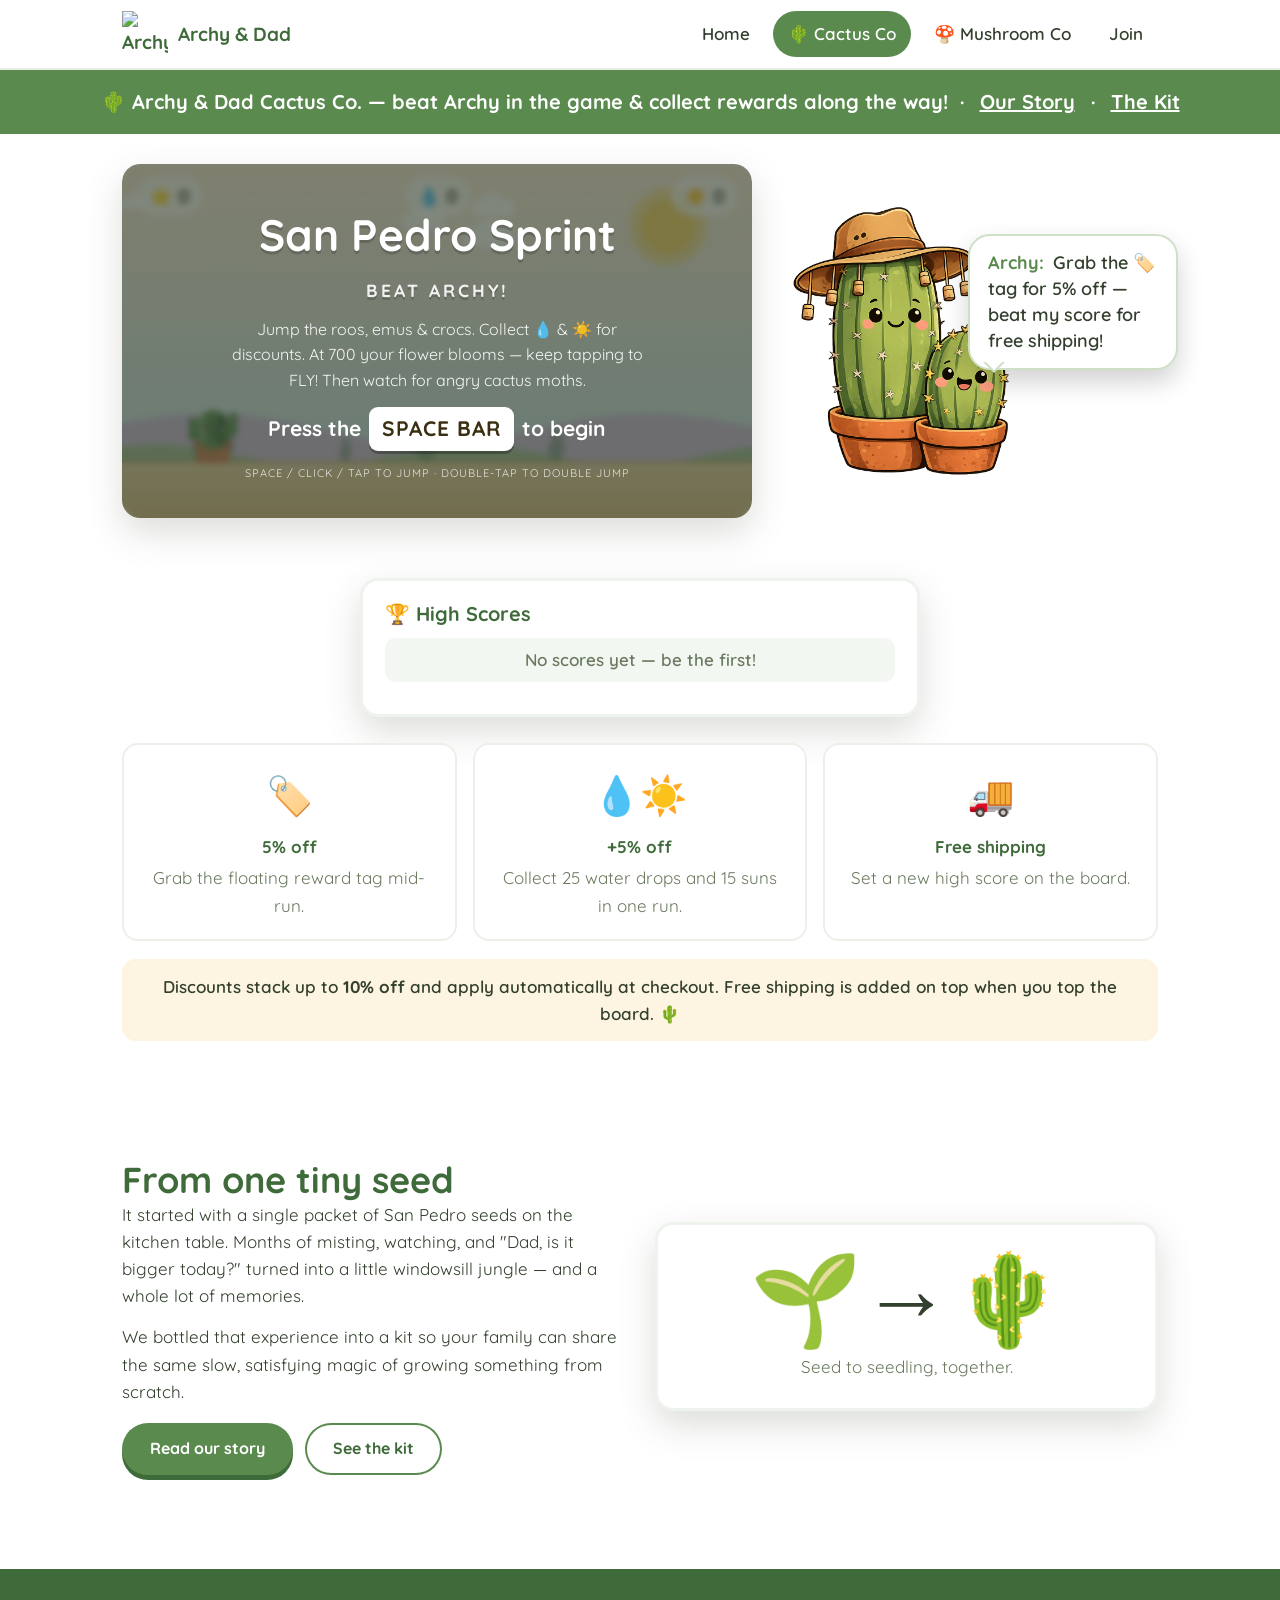
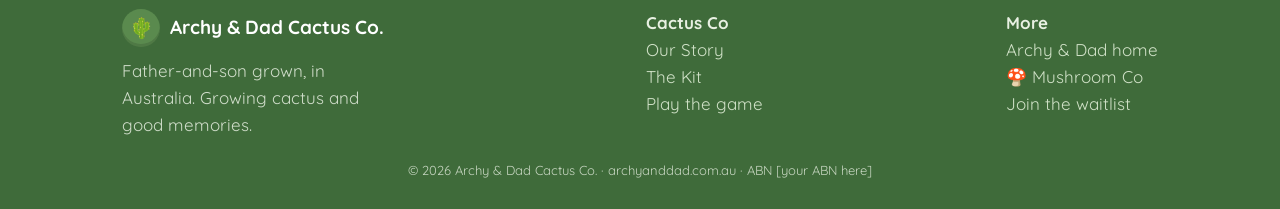
==== archyanddadcactus-site/cactus.html @ 3d8f581a "Restructure into Archy & Dad umbrella + Cactus/Mushroom tabs" ====
<!DOCTYPE html>
<html lang="en-AU">
<head>
<meta charset="UTF-8">
<meta name="viewport" content="width=device-width, initial-scale=1.0">
<title>Archy &amp; Dad Cactus Co. — Grow a cactus, grow a bond</title>
<meta name="description" content="A father-and-son journey growing San Pedro cactus from seed. Get the complete grow-from-seed kit with 10 cactus seeds — and beat Archy in our game for rewards.">
<link rel="icon" href="assets/favicon.ico" sizes="any">
<link rel="icon" type="image/png" sizes="32x32" href="assets/favicon-32.png">
<link rel="icon" type="image/png" sizes="16x16" href="assets/favicon-16.png">
<link rel="apple-touch-icon" href="assets/favicon-180.png">
<link rel="preconnect" href="https://fonts.googleapis.com">
<link href="https://fonts.googleapis.com/css2?family=Quicksand:wght@500;600;700&display=swap" rel="stylesheet">
<link rel="stylesheet" href="css/style.css?v=16">
</head>
<body>
<header class="nav">
  <div class="wrap nav-inner">
    <a class="brand" href="index.html"><img class="brand-logo" src="assets/umbrella-logo.png" alt="Archy & Dad logo"> Archy &amp; Dad</a>
    <button class="nav-toggle" aria-label="Menu" onclick="document.getElementById('navLinks').classList.toggle('open')">☰</button>
    <nav class="nav-links" id="navLinks">
      <a href="index.html">Home</a>
      <a href="cactus.html" class="active">🌵 Cactus Co</a>
      <a href="mushroom.html">🍄 Mushroom Co</a>
      <a href="contact.html">Join</a>
    </nav>
  </div>
</header>

<div class="banner">🌵 Archy &amp; Dad Cactus Co. — beat Archy in the game &amp; collect rewards along the way! &nbsp;·&nbsp; <a href="story.html" style="color:#fff;text-decoration:underline">Our Story</a> &nbsp;·&nbsp; <a href="kit.html" style="color:#fff;text-decoration:underline">The Kit</a></div>

<section id="play" class="top-game">
  <div class="wrap game-area">
    <div id="wrap">
      <canvas id="game"></canvas>
      <div id="hud">
        <div class="pill">⭐ <span id="score">0</span></div>
        <div class="pill">💧 <span id="water">0</span></div>
        <div class="pill">☀️ <span id="sun">0</span></div>
      </div>
      <div id="banner"></div>
      <div id="startScreen" class="overlay">
        <div class="gtitle">San Pedro Sprint<small>Beat Archy!</small></div>
        <div class="gsub">Jump the roos, emus &amp; crocs. Collect 💧 &amp; ☀️ for discounts. At 700 your flower blooms — keep tapping to FLY! Then watch for angry cactus moths.</div>
        <div class="press-key">Press the <kbd>SPACE BAR</kbd> to begin</div>
        <div class="hint">Space / Click / Tap to jump · double-tap to double jump</div>
      </div>
      <div id="overScreen" class="overlay hidden">
        <div class="gtitle" style="font-size:clamp(22px,4.5vw,36px)">Ouch! 🌵</div>
        <div class="score-line" style="font-size:26px;font-weight:800">⭐ <span id="finalScore">0</span></div>
        <div class="gsub">💧 <span id="finalWater">0</span> &nbsp;·&nbsp; ☀️ <span id="finalSun">0</span><br><span id="bestLine" style="opacity:.85"></span></div>
        <div class="reward-list" id="rewardLine"></div>
        <div class="namebox">
          <input id="nameInput" maxlength="16" placeholder="Your name for the board">
          <button class="btn green" id="saveBtn" style="padding:11px 20px">Save score</button>
        </div>
        <div class="hint" id="saveMsg"></div>
        <button class="btn" id="againBtn">Run again</button>
      </div>
    </div>

    <div class="intro-panel">
      <div class="mascot">
        <div id="archyBubble" class="bubble"></div>
        <img class="hero-logo" src="assets/logo.png" alt="Archy and Dad cactus mascots">
      </div>
    </div>
  </div>
</section>

<section class="info" style="padding-top:30px">
  <div class="wrap">
    <div class="panel lb-panel">
      <h3>🏆 High Scores</h3>
      <ol class="lb-list" id="lbList"><li class="muted" style="justify-content:center">Loading…</li></ol>
      <p class="muted" id="lbMode" style="font-size:12px;margin-top:10px;text-align:center"></p>
    </div>

    <div class="reward-cards">
      <div class="rc"><div class="ic">🏷️</div><h4>5% off</h4><p class="muted">Grab the floating reward tag mid-run.</p></div>
      <div class="rc"><div class="ic">💧☀️</div><h4>+5% off</h4><p class="muted">Collect 25 water drops and 15 suns in one run.</p></div>
      <div class="rc"><div class="ic">🚚</div><h4>Free shipping</h4><p class="muted">Set a new high score on the board.</p></div>
    </div>
    <div class="note">Discounts stack up to <strong>10% off</strong> and apply automatically at checkout. Free shipping is added on top when you top the board. 🌵</div>
  </div>
</section>

<section style="background:var(--cream-2);padding-top:54px">
  <div class="wrap grid-2">
    <div>
      <h2>From one tiny seed</h2>
      <p>It started with a single packet of San Pedro seeds on the kitchen table. Months of misting, watching, and "Dad, is it bigger today?" turned into a little windowsill jungle — and a whole lot of memories.</p>
      <p style="margin-top:14px">We bottled that experience into a kit so your family can share the same slow, satisfying magic of growing something from scratch.</p>
      <div style="display:flex;gap:12px;flex-wrap:wrap;margin-top:18px">
        <a class="btn green" href="story.html">Read our story</a>
        <a class="btn outline" href="kit.html">See the kit</a>
      </div>
    </div>
    <div class="card center">
      <div style="font-size:90px;line-height:1">🌱→🌵</div>
      <p class="muted" style="margin-top:10px">Seed to seedling, together.</p>
    </div>
  </div>
</section>

<footer>
  <div class="wrap">
    <div class="cols">
      <div>
        <div class="brand" style="color:#fff"><span class="logo">🌵</span> Archy &amp; Dad Cactus Co.</div>
        <p style="margin-top:10px;max-width:280px;opacity:.85">Father-and-son grown, in Australia. Growing cactus and good memories.</p>
      </div>
      <div><strong>Cactus Co</strong><br><a href="story.html">Our Story</a><br><a href="kit.html">The Kit</a><br><a href="cactus.html#play">Play the game</a></div>
      <div><strong>More</strong><br><a href="index.html">Archy &amp; Dad home</a><br><a href="mushroom.html">🍄 Mushroom Co</a><br><a href="contact.html">Join the waitlist</a></div>
    </div>
    <div class="small">© 2026 Archy &amp; Dad Cactus Co. · archyanddad.com.au · ABN [your ABN here]</div>
  </div>
</footer>

<script> window.SPS = { last:null, onGameOver:function(r){ this.last=r; } }; </script>
<script src="js/leaderboard.js?v=16"></script>
<script src="js/game.js?v=16"></script>
<script>
  const lbList=document.getElementById('lbList');
  function escapeHtml(s){ return (s||'').replace(/[&<>"']/g,c=>({'&':'&amp;','<':'&lt;','>':'&gt;','"':'&quot;',"'":'&#39;'}[c])); }
  async function renderLB(){
    try{
      const rows = await Leaderboard.top(10);
      if(!rows || !rows.length){ lbList.innerHTML='<li class="muted" style="justify-content:center">No scores yet — be the first!</li>'; return; }
      lbList.innerHTML = rows.map((r,i)=>`<li><span class="rank">${i+1}</span><span class="nm">${escapeHtml(r.name)}</span><span class="sc">${r.score}</span></li>`).join('');
    }catch(e){ lbList.innerHTML='<li class="muted" style="justify-content:center">Couldn’t load scores.</li>'; }
  }
  const saveBtn=document.getElementById('saveBtn');
  if(saveBtn) saveBtn.addEventListener('click', async ()=>{
    const name=(document.getElementById('nameInput').value||'').trim()||'Anonymous';
    const score = (window.SPS.last && window.SPS.last.score) || 0;
    document.getElementById('saveMsg').textContent='Saving…';
    await Leaderboard.submit(name, score);
    document.getElementById('saveMsg').textContent='Saved! 🌵';
    renderLB();
  });
  if(!Leaderboard.isOnline()){ document.getElementById('lbMode').textContent='Scores save on this device. Connect a database (see js/leaderboard.js) for a global board.'; }
  renderLB();
</script>
</body>
</html>
---- archyanddadcactus-site/css/style.css ----
/* Archy & Dad Cactus Co. — shared styles */
:root{
  --green:#5a8a4e; --green-dark:#3f6b3a; --green-light:#7aa86a;
  --terra:#c87a4e; --terra-dark:#b3683f;
  --cream:#ffffff; --cream-2:#ffffff;
  --sand:#e7cf9f; --ink:#33402e; --muted:#6b7a5f;
  --sun:#f4c95d; --sky:#cfe3ef;
  --shadow:0 14px 36px rgba(60,70,50,.18);
  --radius:18px;
}
*{box-sizing:border-box;margin:0;padding:0;}
html{scroll-behavior:smooth;}
body{
  font-family:'Quicksand','Segoe UI',-apple-system,BlinkMacSystemFont,sans-serif;
  color:var(--ink); background:var(--cream);
  line-height:1.6; font-size:17px;
}
h1,h2,h3{font-weight:700;line-height:1.15;color:var(--green-dark);}
h1{font-size:clamp(30px,5vw,52px);}
h2{font-size:clamp(24px,3.5vw,36px);}
a{color:var(--green-dark);text-decoration:none;}
img{max-width:100%;display:block;}
.wrap{max-width:1080px;margin:0 auto;padding:0 22px;}
section{padding:64px 0;}
.center{text-align:center;}
.muted{color:var(--muted);}

/* nav */
header.nav{
  position:sticky;top:0;z-index:50;
  background:rgba(255,255,255,.94);backdrop-filter:blur(8px);
  border-bottom:2px solid rgba(90,138,78,.15);
}
.nav-inner{display:flex;align-items:center;justify-content:space-between;height:68px;}
.brand{display:flex;align-items:center;gap:10px;font-weight:700;font-size:19px;color:var(--green-dark);}
.brand .logo{width:38px;height:38px;border-radius:50%;background:var(--green);display:grid;place-items:center;font-size:20px;box-shadow:inset 0 -3px 0 rgba(0,0,0,.12);}
.brand .brand-logo{width:46px;height:46px;object-fit:contain;display:block;}
.nav-links{display:flex;gap:8px;align-items:center;}
.nav-links a{padding:9px 15px;border-radius:30px;font-weight:600;color:var(--ink);}
.nav-links a:hover{background:rgba(90,138,78,.12);}
.nav-links a.active{background:var(--green);color:#fff;}
.nav-toggle{display:none;background:none;border:none;font-size:26px;cursor:pointer;color:var(--green-dark);}

/* buttons */
.btn{
  display:inline-block;border:none;cursor:pointer;font-family:inherit;
  font-weight:700;font-size:16px;padding:13px 28px;border-radius:40px;
  background:var(--sun);color:#3a2f12;box-shadow:0 5px 0 #c79a36;
  transition:transform .08s ease, box-shadow .08s ease;text-align:center;
}
.btn:active{transform:translateY(4px);box-shadow:0 1px 0 #c79a36;}
.btn.green{background:var(--green);color:#fff;box-shadow:0 5px 0 var(--green-dark);}
.btn.green:active{box-shadow:0 1px 0 var(--green-dark);}
.btn.outline{background:transparent;color:var(--green-dark);box-shadow:inset 0 0 0 2px var(--green);}
.btn.outline:active{transform:translateY(2px);}

/* hero */
.hero{background:#fff;position:relative;overflow:hidden;}
.hero .wrap{display:grid;grid-template-columns:1.1fr .9fr;gap:36px;align-items:center;}
.hero p.lead{font-size:clamp(16px,2vw,20px);margin:16px 0 26px;color:var(--ink);}
.hero .cta{display:flex;gap:14px;flex-wrap:wrap;}
.hero-art{background:transparent;display:flex;align-items:center;justify-content:center;}
.hero-art .ph{aspect-ratio:1;border-radius:16px;background:radial-gradient(circle at 50% 40%,#fff,#eef5ee);display:grid;place-items:center;font-size:120px;}

/* banner */
.banner{
  background:var(--green);color:#fff;text-align:center;
  padding:16px 22px;font-weight:700;font-size:clamp(15px,2.2vw,20px);
  display:flex;align-items:center;justify-content:center;gap:10px;flex-wrap:wrap;
}

/* game */
.game-area{display:grid;grid-template-columns:1.6fr 1fr;gap:26px;align-items:start;}
#wrap{
  position:relative;width:100%;aspect-ratio:16/9;
  border-radius:var(--radius);overflow:hidden;
  box-shadow:var(--shadow);background:var(--sky);
}
#wrap canvas{display:block;width:100%;height:100%;}
.overlay{
  position:absolute;inset:0;display:flex;flex-direction:column;align-items:center;justify-content:center;
  text-align:center;gap:12px;padding:20px;background:rgba(46,59,46,.6);backdrop-filter:blur(3px);color:#fff;
  transition:opacity .25s ease;
}
.overlay.hidden{opacity:0;pointer-events:none;}
.overlay .gtitle{font-size:clamp(24px,5vw,44px);font-weight:800;color:#fff;text-shadow:0 3px 0 rgba(0,0,0,.18);}
.overlay .gtitle small{display:block;font-size:.4em;letter-spacing:3px;text-transform:uppercase;opacity:.9;margin-top:6px;}
.overlay .gsub{font-size:clamp(12px,2.2vw,16px);max-width:420px;opacity:.92;}
.overlay .hint{font-size:11px;letter-spacing:1px;text-transform:uppercase;opacity:.8;}
.press-key{font-size:clamp(15px,2.8vw,21px);font-weight:800;margin:2px 0;color:#fff;}
.press-key kbd{display:inline-block;background:#fff;color:#3a2f12;border-radius:9px;padding:5px 13px;margin:0 2px;
  font-family:inherit;font-weight:800;box-shadow:0 3px 0 rgba(0,0,0,.28);letter-spacing:1px;}
.namebox{display:flex;gap:8px;flex-wrap:wrap;justify-content:center;margin-top:4px;}
.namebox input{font-family:inherit;font-size:15px;padding:11px 14px;border-radius:30px;border:none;width:180px;text-align:center;}
.reward-list{font-size:clamp(12px,2.2vw,15px);font-weight:700;line-height:1.7;}
#hud{position:absolute;top:12px;left:14px;right:14px;display:flex;justify-content:space-between;gap:8px;
  font-weight:800;color:#3f4d3a;text-shadow:0 1px 0 rgba(255,255,255,.5);pointer-events:none;font-size:clamp(13px,2.4vw,19px);}
#hud .pill{background:rgba(255,255,255,.62);border-radius:30px;padding:5px 13px;}
#banner{position:absolute;top:56px;left:50%;transform:translateX(-50%) translateY(-12px);
  background:rgba(90,138,78,.96);color:#fff;font-weight:800;padding:9px 20px;border-radius:30px;
  font-size:clamp(12px,2.4vw,16px);box-shadow:0 8px 22px rgba(0,0,0,.28);opacity:0;pointer-events:none;
  transition:opacity .3s ease,transform .3s ease;text-align:center;max-width:90%;}
#banner.show{opacity:1;transform:translateX(-50%) translateY(0);}

/* leaderboard + reward cards */
.panel{background:#fff;border-radius:var(--radius);box-shadow:var(--shadow);padding:22px;border:3px solid rgba(90,138,78,.1);}
.panel h3{margin-bottom:12px;display:flex;align-items:center;gap:8px;}
.lb-list{list-style:none;}
.lb-list li{display:flex;justify-content:space-between;padding:8px 10px;border-radius:10px;font-weight:600;}
.lb-list li:nth-child(odd){background:rgba(90,138,78,.07);}
.lb-list li .rank{color:var(--terra);font-weight:800;width:26px;}
.lb-list li .nm{flex:1;padding:0 8px;}
.lb-list li .sc{font-weight:800;color:var(--green-dark);}
.reward-cards{display:grid;grid-template-columns:repeat(3,1fr);gap:16px;margin-top:26px;}
.rc{background:var(--cream-2);border-radius:16px;padding:20px;text-align:center;border:2px solid rgba(90,138,78,.12);}
.rc .ic{font-size:38px;}
.rc h4{color:var(--green-dark);margin:8px 0 4px;}
.note{background:rgba(244,201,93,.18);border-radius:14px;padding:14px 18px;margin-top:18px;text-align:center;font-weight:600;}

/* generic cards / story */
.grid-2{display:grid;grid-template-columns:1fr 1fr;gap:30px;align-items:center;}
.card{background:#fff;border-radius:var(--radius);box-shadow:var(--shadow);padding:28px;border:3px solid rgba(90,138,78,.1);}
.steps{display:grid;grid-template-columns:repeat(4,1fr);gap:18px;margin-top:30px;}
.step{text-align:center;}
.step .num{width:46px;height:46px;border-radius:50%;background:var(--green);color:#fff;display:grid;place-items:center;font-weight:800;font-size:20px;margin:0 auto 10px;}

/* kit */
.kit{display:grid;grid-template-columns:1fr 1fr;gap:34px;align-items:start;}
.price-card{position:sticky;top:90px;}
.price{font-size:42px;font-weight:800;color:var(--green-dark);}
.price .was{font-size:20px;color:var(--muted);text-decoration:line-through;margin-left:10px;}
.reward-badge{background:var(--green);color:#fff;border-radius:30px;padding:8px 16px;display:inline-block;font-weight:700;margin:12px 0;}
.includes{list-style:none;margin-top:10px;}
.includes li{padding:9px 0;border-bottom:1px dashed rgba(90,138,78,.25);display:flex;gap:10px;align-items:flex-start;}
.includes li::before{content:'🌵';}

/* forms */
.form{display:grid;gap:14px;max-width:460px;margin:0 auto;}
.form input,.form textarea{font-family:inherit;font-size:16px;padding:13px 16px;border-radius:14px;border:2px solid rgba(90,138,78,.25);background:#fff;width:100%;}
.form input:focus,.form textarea:focus{outline:none;border-color:var(--green);}
.form label{font-weight:600;font-size:14px;color:var(--muted);}

/* footer */
footer{background:var(--green-dark);color:#e8f0e2;padding:40px 0 28px;margin-top:30px;}
footer .cols{display:flex;justify-content:space-between;flex-wrap:wrap;gap:24px;}
footer a{color:#cfe0c6;}
footer a:hover{color:#fff;}
footer .small{font-size:13px;opacity:.8;margin-top:22px;text-align:center;width:100%;}

@media(max-width:880px){
  .hero .wrap,.game-area,.grid-2,.kit{grid-template-columns:1fr;}
  .reward-cards,.steps{grid-template-columns:1fr 1fr;}
  .nav-links{position:absolute;top:68px;left:0;right:0;background:var(--cream);flex-direction:column;
    padding:10px 22px;gap:4px;display:none;border-bottom:2px solid rgba(90,138,78,.15);}
  .nav-links.open{display:flex;}
  .nav-toggle{display:block;}
  .price-card{position:static;}
}
@media(max-width:520px){ .reward-cards,.steps{grid-template-columns:1fr;} }

/* ---- home: game-first layout + Archy speech bubble ---- */
.top-game{padding-top:30px;padding-bottom:30px;}
.game-area{gap:12px;align-items:center;}            /* logo sits close to the game */
.intro-panel{display:flex;align-items:center;justify-content:flex-start;}
.mascot{position:relative;max-width:300px;width:100%;}
.mascot .hero-logo{width:100%;max-width:290px;display:block;}
.lb-panel{max-width:560px;margin:0 auto;}
.mascot .bubble{
  position:absolute; left:68%; bottom:40%;           /* lower & to the right, beside Archy's head */
  width:max-content; max-width:210px;
  background:#fff; color:#33402e; font-weight:600;
  font-size:18px; line-height:1.45; text-align:left;
  padding:14px 18px; border-radius:22px;
  box-shadow:0 12px 26px rgba(0,0,0,.18); border:2px solid #cfe0c6;
  opacity:0; transform:translateY(8px) scale(.96);
  transition:opacity .22s ease, transform .22s ease; pointer-events:none; z-index:6;
}
.mascot .bubble::after{ content:''; position:absolute; left:14px; bottom:-12px;   /* tail down into Archy's mouth */
  border:10px solid transparent; border-top-color:#fff; }
.mascot .bubble::before{ content:''; position:absolute; left:13px; bottom:-16px;
  border:11px solid transparent; border-top-color:#cfe0c6; }
.mascot .bubble.show{opacity:1; transform:translateY(0) scale(1);}
.mascot .bubble .who{color:var(--green);font-weight:800;margin-right:4px;}
@media(max-width:880px){
  .game-area{align-items:start;}
  .mascot{max-width:340px;margin:14px auto 0;}
  .mascot .bubble{left:auto;right:4%;bottom:100%;margin-bottom:10px;max-width:80%;font-size:16px;}
  .mascot .bubble::after{left:auto;right:40px;}
  .mascot .bubble::before{left:auto;right:39px;}
}
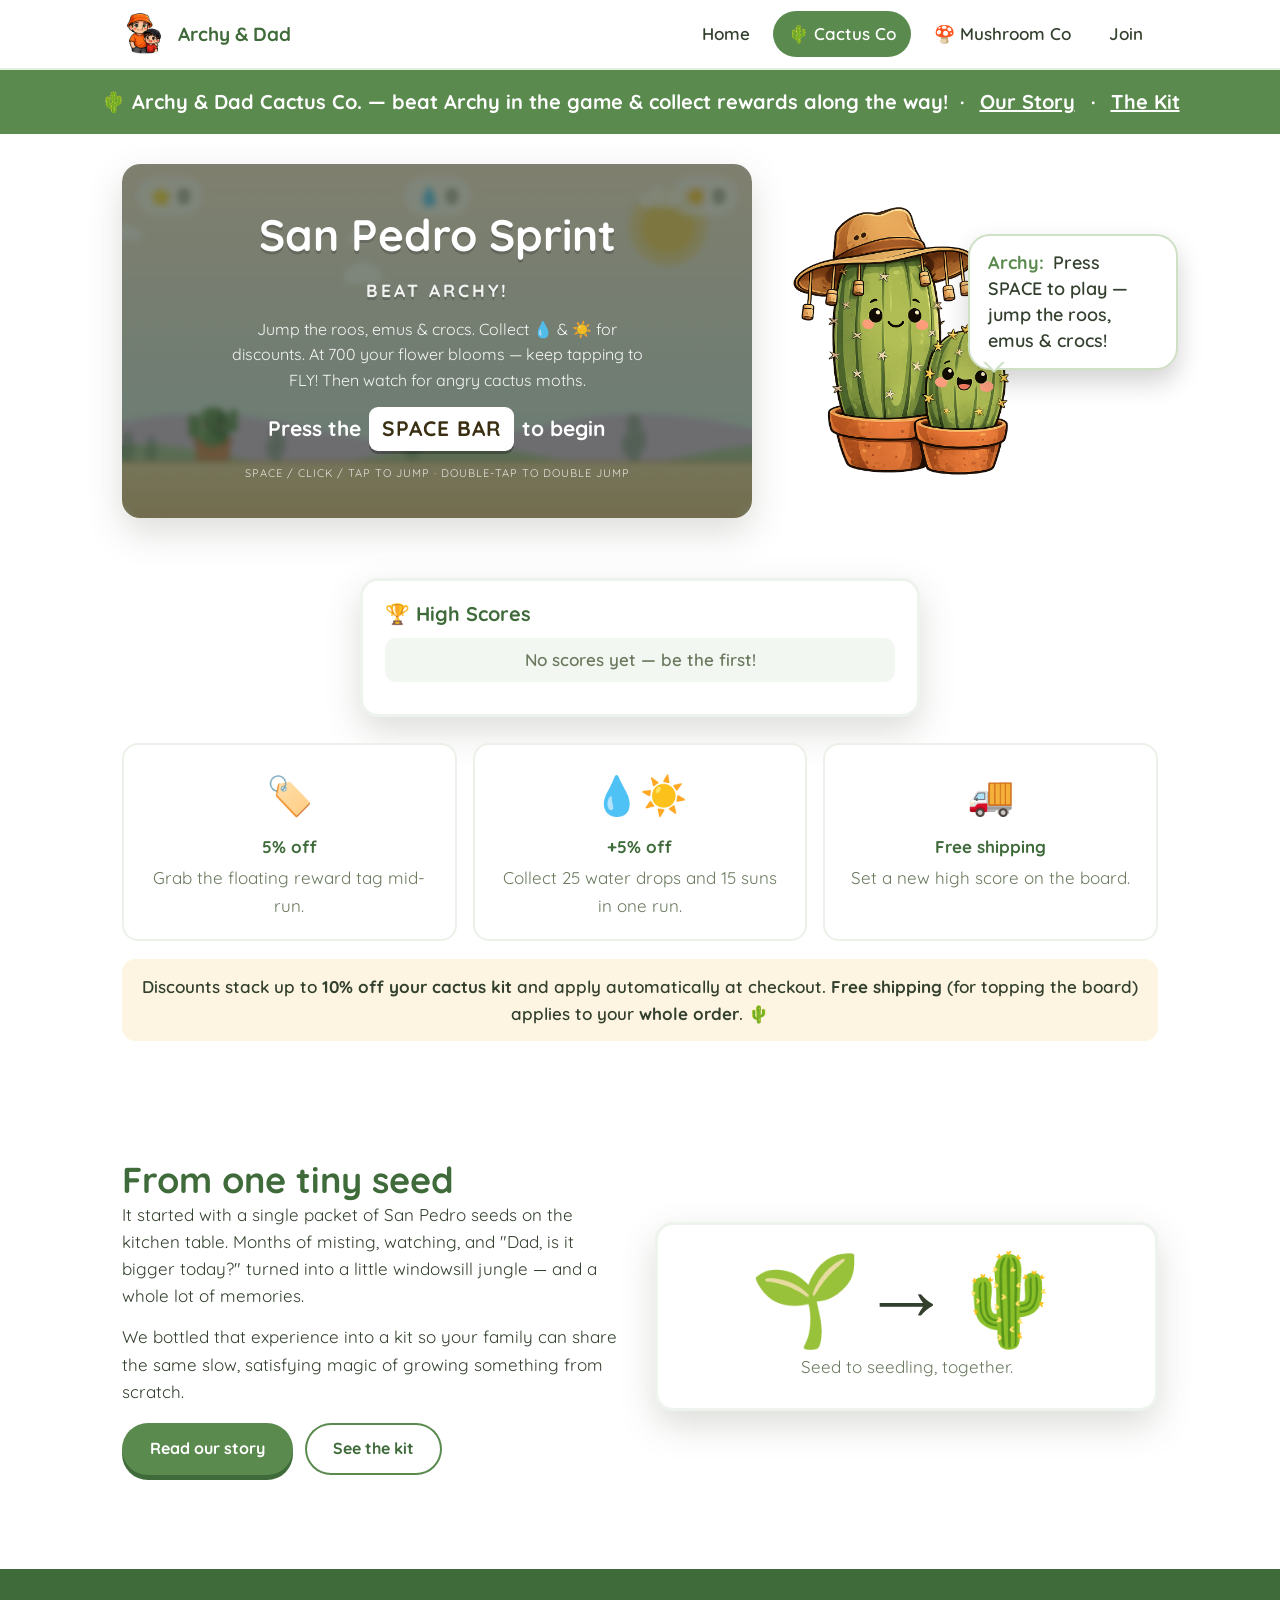
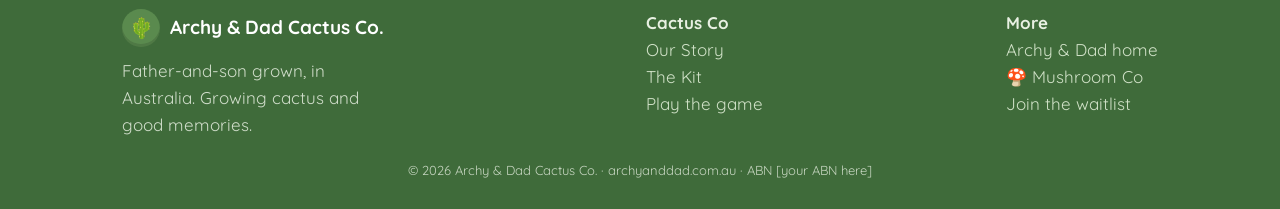
==== commit 8be4befd: "Add files via upload" ====
--- a/archyanddadcactus-site/cactus.html
+++ b/archyanddadcactus-site/cactus.html
@@ -81,7 +81,7 @@
       <div class="rc"><div class="ic">💧☀️</div><h4>+5% off</h4><p class="muted">Collect 25 water drops and 15 suns in one run.</p></div>
       <div class="rc"><div class="ic">🚚</div><h4>Free shipping</h4><p class="muted">Set a new high score on the board.</p></div>
     </div>
-    <div class="note">Discounts stack up to <strong>10% off</strong> and apply automatically at checkout. Free shipping is added on top when you top the board. 🌵</div>
+    <div class="note">Discounts stack up to <strong>10% off your cactus kit</strong> and apply automatically at checkout. <strong>Free shipping</strong> (for topping the board) applies to your <strong>whole order</strong>. 🌵</div>
   </div>
 </section>
 
--- a/archyanddadcactus-site/css/style.css
+++ b/archyanddadcactus-site/css/style.css
@@ -188,3 +188,99 @@
   .mascot .bubble::after{left:auto;right:40px;}
   .mascot .bubble::before{left:auto;right:39px;}
 }
+
+/* ===== Umbrella brand + adventures (v16) ===== */
+.brand .brand-logo{border-radius:12px;}
+.nav-links a .em{font-size:15px;}
+
+/* hero centred umbrella */
+.umbrella-hero{background:#fff;text-align:center;padding:54px 0 40px;}
+.umbrella-hero img.u-logo{width:min(280px,68vw);margin:0 auto 18px;filter:drop-shadow(0 14px 26px rgba(60,70,50,.18));}
+.umbrella-hero h1{color:var(--ink);}
+.umbrella-hero p.lead{font-size:clamp(16px,2.2vw,21px);max-width:620px;margin:16px auto 0;color:var(--muted);}
+
+/* adventures grid */
+.adventures{display:grid;grid-template-columns:1fr 1fr;gap:24px;margin-top:8px;}
+.adv{display:block;background:#fff;border-radius:var(--radius);box-shadow:var(--shadow);
+  border:3px solid rgba(90,138,78,.12);overflow:hidden;text-align:center;transition:transform .12s ease, box-shadow .12s ease;}
+.adv:hover{transform:translateY(-4px);box-shadow:0 22px 44px rgba(60,70,50,.22);}
+.adv .adv-top{padding:26px 20px 6px;}
+.adv .adv-top img{width:160px;height:160px;object-fit:contain;margin:0 auto;}
+.adv .adv-body{padding:6px 24px 26px;}
+.adv h3{font-size:24px;margin-bottom:8px;}
+.adv .tag{display:inline-block;font-size:12px;font-weight:800;letter-spacing:1px;text-transform:uppercase;
+  padding:4px 12px;border-radius:30px;margin-bottom:10px;}
+.adv.cactus h3{color:var(--green-dark);}
+.adv.cactus .tag{background:rgba(90,138,78,.15);color:var(--green-dark);}
+.adv.mush h3{color:#7a4a28;}
+.adv.mush .tag{background:rgba(181,118,74,.18);color:#7a4a28;}
+.adv .go{display:inline-block;margin-top:14px;font-weight:800;}
+.adv.cactus .go{color:var(--green-dark);}
+.adv.mush .go{color:#7a4a28;}
+.adv.soon{opacity:.85;border-style:dashed;}
+.adv.soon .adv-top{font-size:84px;line-height:1;padding-top:34px;}
+.adv.soon .tag{background:#eee;color:#888;}
+
+/* mushroom theme (applied on body.mushroom) */
+body.mushroom{--green:#b5764a;--green-dark:#7a4a28;--green-light:#cf9a6f;}
+body.mushroom .nav-links a.active{background:#b5764a;}
+body.mushroom .includes li::before{content:'🍄';}
+body.mushroom .step .num{background:#b5764a;}
+body.mushroom .brand{color:#7a4a28;}
+
+@media(max-width:760px){ .adventures{grid-template-columns:1fr;} }
+
+/* ===== Perfect Kick game (home) ===== */
+.kmeter{position:absolute;left:50%;bottom:16px;transform:translateX(-50%);
+  width:62%;max-width:380px;height:18px;background:rgba(255,255,255,.55);
+  border-radius:30px;overflow:hidden;box-shadow:0 3px 12px rgba(0,0,0,.22);z-index:4;}
+.kmeter .fill{height:100%;width:0;border-radius:30px;
+  background:linear-gradient(90deg,#7fbf5f 0%,#f4c95d 55%,#f08a24 100%);}
+.kmeter-hint{position:absolute;left:50%;bottom:40px;transform:translateX(-50%);
+  font-size:12px;font-weight:700;letter-spacing:1px;text-transform:uppercase;
+  color:#3f4d3a;background:rgba(255,255,255,.6);padding:3px 12px;border-radius:30px;z-index:4;}
+.kstats{display:flex;gap:12px;margin-bottom:16px;}
+.kstat{flex:1;background:#fff;border-radius:16px;padding:14px;text-align:center;
+  box-shadow:var(--shadow);border:3px solid rgba(90,138,78,.12);}
+.kstat .n{font-size:34px;font-weight:800;color:var(--green-dark);line-height:1;}
+.kstat .l{font-size:12px;font-weight:700;letter-spacing:1px;text-transform:uppercase;color:var(--muted);margin-top:6px;}
+.kside{display:flex;flex-direction:column;justify-content:center;}
+.kside .how{background:#fff;border-radius:16px;padding:18px;box-shadow:var(--shadow);border:3px solid rgba(90,138,78,.12);}
+.kside .how h4{color:var(--green-dark);margin-bottom:8px;}
+.kside .how ol{margin:0 0 0 18px;font-size:15px;line-height:1.7;}
+
+/* ===== Mushroom memory game ===== */
+.mg-wrap{max-width:720px;margin:0 auto;}
+.mg-frame{position:relative;background:linear-gradient(180deg,#ffffff,#fbf2ea);
+  border-radius:var(--radius);box-shadow:var(--shadow);border:3px solid rgba(181,118,74,.18);
+  padding:18px;min-height:300px;}
+.mg-hud{display:flex;gap:16px;justify-content:center;align-items:center;margin-bottom:14px;
+  font-weight:800;color:#7a4a28;font-size:16px;flex-wrap:wrap;}
+.mg-hud .chip{background:rgba(181,118,74,.12);border-radius:30px;padding:5px 14px;}
+.mg-board{display:grid;gap:9px;}
+.mg-card{aspect-ratio:3/4;perspective:600px;cursor:pointer;}
+.mg-inner{position:relative;width:100%;height:100%;transform-style:preserve-3d;
+  transition:transform .35s ease;}
+.mg-card.show .mg-inner,.mg-card.matched .mg-inner{transform:rotateY(180deg);}
+.mg-face{position:absolute;inset:0;backface-visibility:hidden;-webkit-backface-visibility:hidden;
+  border-radius:12px;display:flex;flex-direction:column;align-items:center;justify-content:center;
+  font-weight:800;box-shadow:0 4px 0 rgba(0,0,0,.10);overflow:hidden;}
+.mg-back{background:#b5764a;color:#fff;font-size:26px;
+  background-image:radial-gradient(circle at 30% 30%,rgba(255,255,255,.18),transparent 60%);}
+.mg-front{transform:rotateY(180deg);font-size:12px;text-align:center;padding:3px;gap:3px;
+  border:3px solid rgba(0,0,0,.06);line-height:1.15;}
+.mg-front .gl{font-size:28px;line-height:1;}
+.mg-card.matched{opacity:.6;}
+.mg-card.matched .mg-front{box-shadow:inset 0 0 0 3px #5a8a4e;}
+.mg-card.bad .mg-front{animation:mgshake .3s;}
+@keyframes mgshake{0%,100%{transform:rotateY(180deg) translateX(0)}25%{transform:rotateY(180deg) translateX(-5px)}75%{transform:rotateY(180deg) translateX(5px)}}
+
+.mg-overlay{position:absolute;inset:0;background:rgba(122,74,40,.92);backdrop-filter:blur(3px);
+  border-radius:var(--radius);display:flex;align-items:center;justify-content:center;
+  text-align:center;color:#fff;padding:22px;transition:opacity .25s;z-index:8;}
+.mg-overlay.hidden{opacity:0;pointer-events:none;}
+.mg-overlay h3{color:#fff;font-size:clamp(22px,4vw,34px);margin-bottom:8px;}
+.mg-overlay p{max-width:420px;margin:0 auto 14px;opacity:.95;}
+.mg-overlay .btn{background:#f4c95d;color:#5a3a12;box-shadow:0 5px 0 #c79a36;}
+.mg-bonusC{background:#cfeafe;border-radius:14px;display:block;margin:6px auto 12px;width:100%;max-width:440px;}
+.mg-ovcard{max-width:480px;width:100%;}
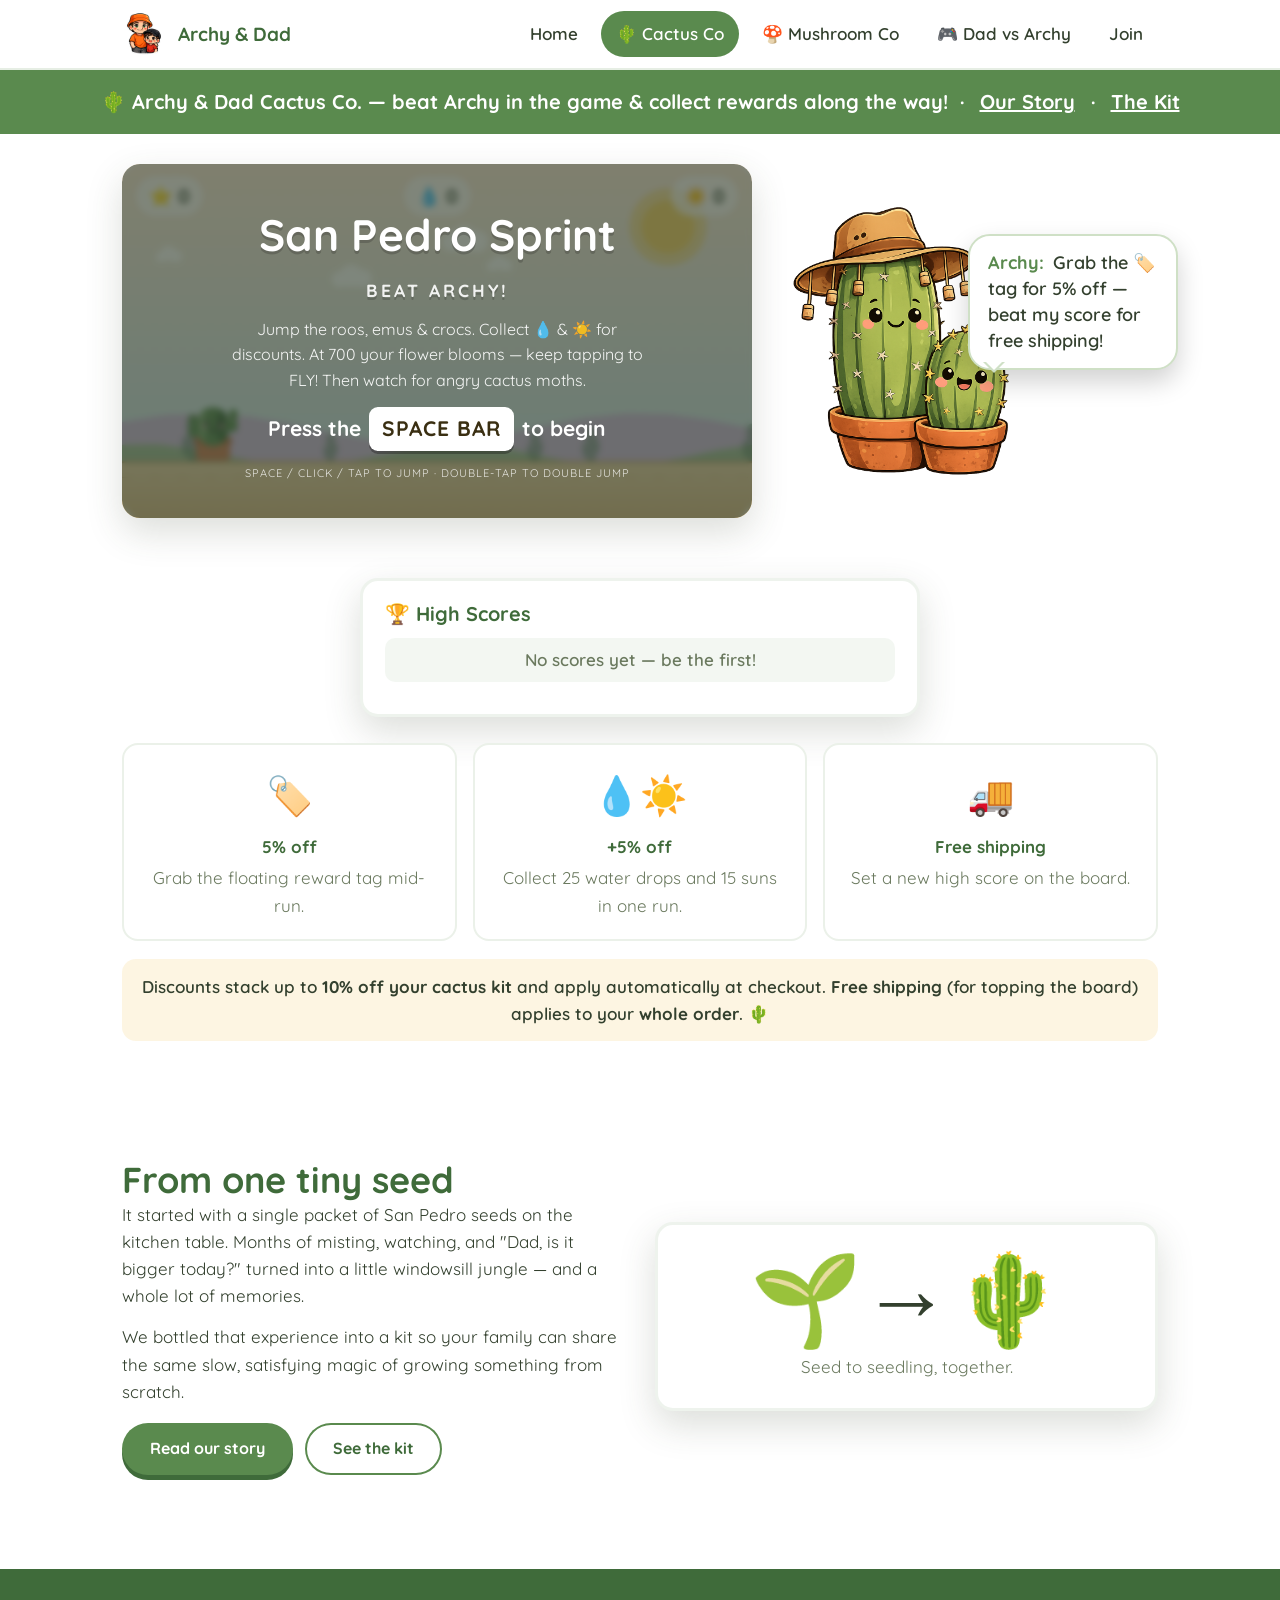
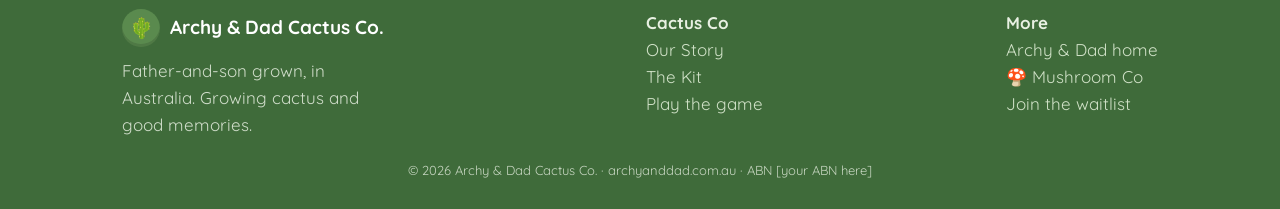
==== commit a14fcfe8: "Add files via upload" ====
--- a/archyanddadcactus-site/cactus.html
+++ b/archyanddadcactus-site/cactus.html
@@ -22,6 +22,7 @@
       <a href="index.html">Home</a>
       <a href="cactus.html" class="active">🌵 Cactus Co</a>
       <a href="mushroom.html">🍄 Mushroom Co</a>
+      <a href="tank.html">🎮 Dad vs Archy</a>
       <a href="contact.html">Join</a>
     </nav>
   </div>
--- a/archyanddadcactus-site/css/style.css
+++ b/archyanddadcactus-site/css/style.css
@@ -284,3 +284,28 @@
 .mg-overlay .btn{background:#f4c95d;color:#5a3a12;box-shadow:0 5px 0 #c79a36;}
 .mg-bonusC{background:#cfeafe;border-radius:14px;display:block;margin:6px auto 12px;width:100%;max-width:440px;}
 .mg-ovcard{max-width:480px;width:100%;}
+
+/* ===== Mushroom memory game v2: sized cards, art, rewards ===== */
+.mg-board{justify-content:center;}
+.mg-front{padding:4px;gap:2px;}
+.mg-front .pic{flex:1;display:flex;align-items:center;justify-content:center;width:100%;min-height:0;}
+.mg-front .pic svg{height:100%;width:auto;max-width:92%;}
+.mg-front .nm{font-size:11px;line-height:1.1;font-weight:800;}
+.mg-front.reward{background:linear-gradient(135deg,#f6cf5a,#ec9f2c);color:#5a3a12;}
+.mg-front.reward .rtag{font-size:30px;line-height:1;}
+.mg-toast{position:absolute;left:50%;top:12px;transform:translateX(-50%) translateY(-8px);
+  background:#5a8a4e;color:#fff;font-weight:800;padding:9px 16px;border-radius:30px;
+  box-shadow:0 10px 24px rgba(0,0,0,.25);opacity:0;transition:opacity .25s,transform .25s;
+  z-index:9;pointer-events:none;text-align:center;max-width:88%;font-size:14px;}
+.mg-toast.show{opacity:1;transform:translateX(-50%) translateY(0);}
+.mg-reward-badge{background:rgba(181,118,74,.14);border:2px solid rgba(181,118,74,.32);
+  border-radius:14px;padding:12px 16px;text-align:center;font-weight:700;color:#7a4a28;margin-top:16px;}
+
+/* ===== Mushroom tab: mascot bubble + leaderboard theming ===== */
+body.mushroom .mascot .bubble{border-color:#e6c8ac;}
+body.mushroom .mascot .bubble::after{border-top-color:#fff;}
+body.mushroom .mascot .bubble::before{border-top-color:#e6c8ac;}
+body.mushroom .mascot .bubble .who{color:#b5764a;}
+body.mushroom .lb-list li:nth-child(odd){background:rgba(181,118,74,.08);}
+body.mushroom .lb-list li .sc{color:#7a4a28;}
+body.mushroom .panel{border-color:rgba(181,118,74,.16);}
